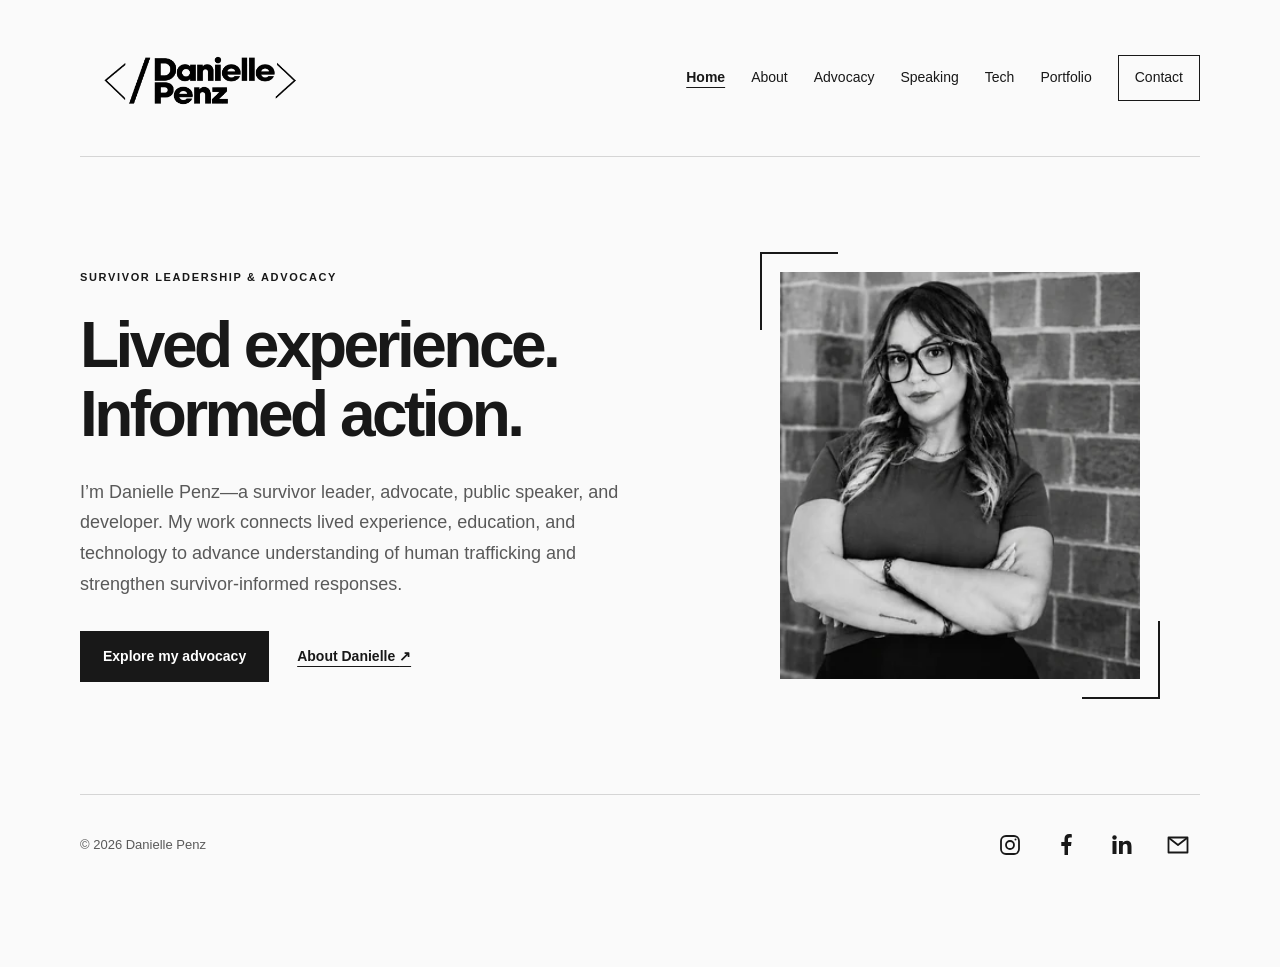
==== index.html @ 126be1a8 "Optimize portrait loading" ====
<!doctype html>
<html lang="en">

<head>
    <meta charset="UTF-8">
    <meta name="viewport" content="width=device-width, initial-scale=1.0">
    <meta name="description"
        content="Danielle Penz is a survivor leader, advocate, public speaker, and developer focused on human trafficking, survivor leadership, digital coercion, and technology-facilitated exploitation.">
    <title>Danielle Penz | Survivor Leadership &amp; Advocacy</title>
    <link rel="stylesheet" href="css/style.css">
    <script src="js/main.js" defer></script>
</head>

<body>
    <a class="skip-link" href="#main-content">Skip to content</a>

    <header class="site-header">
        <a class="site-name" href="index.html">
            <img class="site-logo" src="images/dpenz-logo.png" alt="Danielle Penz — Home">
        </a>
    
        <nav aria-label="Main navigation">
            <a href="index.html" aria-current="page">Home</a>
            <a href="about.html">About</a>
            <a href="advocacy.html">Advocacy</a>
            <a href="speaking.html">Speaking</a>
            <a href="tech.html">Tech</a>
            <a href="portfolio.html">Portfolio</a>
            <a href="contact.html">Contact</a>
        </nav>
    </header>

    <main id="main-content" tabindex="-1">
        <section class="hero" aria-labelledby="hero-title">
            <div class="hero-content">
                <p class="eyebrow">Survivor leadership &amp; advocacy</p>

                <h1 id="hero-title">
                    Lived experience.<br>
                    Informed action.
                </h1>

                <p class="hero-description">
                    I’m Danielle Penz—a survivor leader, advocate,
                    public speaker, and developer. My work connects
                    lived experience, education, and technology to
                    advance understanding of human trafficking and
                    strengthen survivor-informed responses.
                </p>

                <div class="hero-actions">
                    <a class="button" href="advocacy.html">
                        Explore my advocacy
                    </a>

                    <a class="text-link" href="about.html">
                        About Danielle <span aria-hidden="true">↗</span>
                    </a>
                </div>
            </div>

            <figure class="hero-portrait">
                <img src="images/danielle-portrait.webp" alt="Portrait of Danielle Penz" width="314" height="355" fetchpriority="high" loading="eager">
            </figure>
        </section>
    </main>

    <footer class="site-footer">
        <p>&copy; 2026 Danielle Penz</p>
    
        <div class="social-links" role="group" aria-label="Connect with Danielle">
            <a href="https://www.instagram.com/dani.elle.penz/" aria-label="Danielle Penz on Instagram">
                <svg viewBox="0 0 24 24" fill="none" stroke="currentColor" stroke-width="1.8" aria-hidden="true"
                    focusable="false">
                    <rect x="3" y="3" width="18" height="18" rx="5" />
                    <circle cx="12" cy="12" r="4" />
                    <circle cx="17.5" cy="6.5" r="1" fill="currentColor" stroke="none" />
                </svg>
            </a>
    
            <a href="https://www.facebook.com/dani.elle.455658" aria-label="Danielle Penz on Facebook">
                <svg viewBox="0 0 24 24" fill="currentColor" aria-hidden="true" focusable="false">
                    <path
                        d="M14 22v-9h3l.5-4H14V6.5c0-1.2.4-2 2-2h1.8V1.2C17.5 1.1 16.4 1 15.1 1 12.3 1 10.5 2.7 10.5 5.8V9H7.3v4h3.2v9H14Z" />
                </svg>
            </a>
    
            <a href="https://www.linkedin.com/in/daniellepenz" aria-label="Danielle Penz on LinkedIn">
                <svg viewBox="0 0 24 24" fill="currentColor" aria-hidden="true" focusable="false">
                    <circle cx="4.5" cy="4.5" r="2.2" />
                    <path
                        d="M2.5 8h4v13h-4zM9 8h3.8v1.8h.1c.5-1 1.8-2.1 3.8-2.1 4 0 4.8 2.6 4.8 6V21h-4v-6.5c0-1.6 0-3.6-2.2-3.6s-2.5 1.7-2.5 3.5V21H9V8Z" />
                </svg>
            </a>
    
            <a href="mailto:danielle.penz123@gmail.com" aria-label="Email Danielle Penz">
                <svg viewBox="0 0 24 24" fill="none" stroke="currentColor" stroke-width="1.8" stroke-linecap="round"
                    stroke-linejoin="round" aria-hidden="true" focusable="false">
                    <rect x="2.5" y="4.5" width="19" height="15" />
                    <path d="m3 5 9 7 9-7" />
                </svg>
            </a>
        </div>
    </footer>
</body>

</html>
---- css/style.css ----
:root {
  --background: #fafafa;
  --text: #181818;
  --muted: #595959;
  --line: #d5d5d5;
}

* {
  box-sizing: border-box;
}

body {
  display: flex;
  flex-direction: column;
  min-height: 100vh;
  min-height: 100svh;
  margin: 0;
  background: var(--background);
  color: var(--text);
  font-family: Arial, Helvetica, sans-serif;
  line-height: 1.7;
}

a {
  color: inherit;
  text-underline-offset: 5px;
}

a:focus-visible {
  outline: 2px solid currentColor;
  outline-offset: 6px;
}

img {
  display: block;
  max-width: 100%;
  height: auto;
}

[hidden] {
  display: none !important;
}

.site-header,
main,
.site-footer {
  width: min(1120px, calc(100% - 64px));
  margin-inline: auto;
}

main {
  flex: 1;
}

.site-header {
  display: flex;
  flex-wrap: wrap;
  justify-content: space-between;
  align-items: center;
  gap: 28px;
  padding-block: 28px;
  border-bottom: 1px solid var(--line);
}

.site-name {
  flex-shrink: 0;
  font-size: 16px;
  font-weight: 700;
  letter-spacing: 0.18em;
  text-transform: uppercase;
  text-decoration: none;
}

nav {
  display: flex;
  align-items: center;
  flex-wrap: wrap;
  gap: 12px 26px;
}

nav a {
  padding-block: 8px;
  font-size: 14px;
  text-decoration: none;
}

nav a:hover,
nav a[aria-current="page"] {
  text-decoration: underline;
  text-decoration-thickness: 1px;
}

nav a[aria-current="page"] {
  font-weight: 700;
}

.site-header nav a[href="contact.html"] {
  padding: 10px 16px;
  border: 1px solid var(--text);
}

.site-header nav a[href="contact.html"]:hover {
  background: var(--text);
  color: var(--background);
}

.menu-toggle {
  min-height: 44px;
  padding: 10px 16px;
  border: 1px solid var(--text);
  background: transparent;
  color: var(--text);
  font: inherit;
  font-size: 14px;
  font-weight: 700;
  cursor: pointer;
}

.menu-toggle:hover,
.menu-toggle[aria-expanded="true"] {
  background: var(--text);
  color: var(--background);
}

.menu-toggle:focus-visible {
  outline: 2px solid var(--text);
  outline-offset: 4px;
}

.eyebrow {
  margin: 0 0 24px;
  font-size: 11px;
  font-weight: 700;
  letter-spacing: 0.15em;
  line-height: 1.6;
  text-transform: uppercase;
}

h1,
h2,
h3 {
  text-wrap: balance;
}

h1 {
  margin: 0;
  font-size: clamp(36px, 5.2vw, 64px);
  font-weight: 700;
  letter-spacing: -0.055em;
  line-height: 1.08;
}

h2 {
  margin: 0 0 20px;
  font-size: clamp(26px, 3.2vw, 38px);
  letter-spacing: -0.035em;
  line-height: 1.2;
}

h3 {
  margin: 0 0 20px;
  font-size: 28px;
  letter-spacing: -0.025em;
  line-height: 1.2;
}

.hero {
  display: grid;
  grid-template-columns: minmax(0, 1.4fr) minmax(0, 1fr);
  align-items: center;
  gap: 64px;
  padding-block: clamp(56px, 9vw, 112px);
}

.hero-content {
  min-width: 0;
}

.hero-description {
  max-width: 540px;
  margin-block: 28px 32px;
  color: var(--muted);
  font-size: 18px;
}

.hero-actions {
  display: flex;
  align-items: center;
  flex-wrap: wrap;
  gap: 20px 28px;
}

.button {
  display: inline-block;
  padding: 14px 22px;
  border: 1px solid var(--text);
  background: var(--text);
  color: white;
  font-size: 14px;
  font-weight: 700;
  line-height: 1.5;
  text-align: center;
  text-decoration: none;
}

.button:hover {
  background: #383838;
}

.button:focus-visible {
  outline-color: var(--text);
}

.text-link {
  display: inline-block;
  max-width: 100%;
  padding-block: 8px;
  font-size: 14px;
  font-weight: 700;
  overflow-wrap: anywhere;
}

.text-link:hover {
  color: var(--muted);
}

.hero-portrait {
  position: relative;
  isolation: isolate;
  width: 100%;
  max-width: 360px;
  justify-self: end;
  margin: 0;
}

.hero-portrait::before {
  position: absolute;
  inset: 14px -14px -14px 14px;
  z-index: -1;
  border: 1px solid var(--line);
  content: "";
}

.hero-portrait img {
  position: relative;
  width: 100%;
}

.page-intro {
  max-width: 880px;
  padding-block: 80px 64px;
}

.page-lead {
  max-width: 680px;
  margin: 28px 0 0;
  color: var(--muted);
  font-size: clamp(18px, 2vw, 21px);
}

.photo-intro {
  display: grid;
  grid-template-columns: minmax(0, 1.3fr) minmax(0, 1fr);
  align-items: center;
  gap: 64px;
  max-width: none;
}

.editorial-portrait {
  margin: 0;
  padding: 0 12px 12px 0;
  background:
    linear-gradient(
      to right,
      transparent 12px,
      var(--line) 12px
    ) bottom / 100% 1px no-repeat,
    linear-gradient(
      to bottom,
      transparent 12px,
      var(--line) 12px
    ) right / 1px 100% no-repeat;
}

.editorial-portrait img {
  width: 100%;
  height: auto;
}

.content-section {
  display: grid;
  grid-template-columns: minmax(0, 0.9fr) minmax(0, 1.4fr);
  align-items: start;
  gap: 64px;
  padding-block: 56px;
  border-top: 1px solid var(--line);
}

.content-section > * {
  min-width: 0;
}

.prose p,
.project > p:not(.eyebrow) {
  margin: 0 0 20px;
  color: var(--muted);
}

.prose > :last-child {
  margin-bottom: 0;
}

.statement {
  margin-block: 16px 64px;
  padding: clamp(28px, 5vw, 56px);
  background: var(--text);
  color: var(--background);
}

.statement p {
  max-width: 800px;
  margin: 0;
  font-size: clamp(22px, 3vw, 34px);
  font-weight: 700;
  letter-spacing: -0.025em;
  line-height: 1.4;
}

.topic-list {
  margin: 0;
  padding: 0;
  list-style: none;
}

.topic-list li {
  padding-block: 18px;
  border-bottom: 1px solid var(--line);
  font-size: 18px;
}

.topic-list li:first-child {
  padding-top: 0;
}

.topic-detail {
  border-bottom: 1px solid var(--line);
}

.topic-detail:first-child {
  border-top: 1px solid var(--line);
}

.topic-detail summary {
  position: relative;
  padding: 22px 40px 22px 0;
  font-size: 18px;
  font-weight: 700;
  line-height: 1.5;
  cursor: pointer;
  list-style: none;
}

.topic-detail summary::-webkit-details-marker {
  display: none;
}

.topic-detail summary::after {
  position: absolute;
  right: 8px;
  top: 27px;
  width: 8px;
  height: 8px;
  border-right: 1px solid currentColor;
  border-bottom: 1px solid currentColor;
  transform: rotate(45deg);
  content: "";
}

.topic-detail[open] summary::after {
  transform: rotate(225deg);
  top: 31px;
}

.topic-detail summary:hover {
  color: var(--muted);
}

.topic-detail summary:focus-visible {
  outline: 2px solid var(--text);
  outline-offset: 4px;
}

.topic-detail p {
  margin: 0;
  padding: 0 24px 24px 0;
  color: var(--muted);
}

.project-tools {
  display: flex;
  flex-wrap: wrap;
  gap: 8px;
  margin: 24px 0;
  padding: 0;
  list-style: none;
}

.project-tools li {
  padding: 6px 12px;
  border: 1px solid var(--line);
  font-size: 12px;
}

.tech-grid {
  display: grid;
  grid-template-columns: repeat(2, minmax(0, 1fr));
  gap: 24px;
  margin-block: 8px 56px;
}

.tech-card {
  min-width: 0;
  padding: clamp(24px, 3vw, 36px);
  border: 1px solid var(--line);
  background: #fff;
}

.tech-card:first-child {
  background: var(--text);
  color: var(--background);
}

.tech-card:first-child .prose p {
  color: #dedede;
}

.tech-card h2 {
  font-size: clamp(26px, 2.8vw, 34px);
}

.callout {
  margin-block: 24px 64px;
  padding: clamp(28px, 5vw, 56px);
  background: var(--text);
  color: var(--background);
}

.callout .eyebrow {
  color: #bdbdbd;
}

.callout h2 {
  max-width: 740px;
}

.callout > p:not(.eyebrow) {
  max-width: 640px;
  margin: 0 0 28px;
  color: #dedede;
}

.callout .button {
  border-color: var(--background);
  background: var(--background);
  color: var(--text);
}

.callout .button:hover {
  background: #dedede;
}

.callout .button:focus-visible {
  outline-color: var(--background);
}

.contact-panel {
  margin-top: 0;
}

.contact-email {
  display: inline-block;
  max-width: 100%;
  font-size: clamp(18px, 3vw, 32px);
  font-weight: 700;
  letter-spacing: -0.025em;
  overflow-wrap: anywhere;
}

.contact-email:hover {
  color: #c5c5c5;
}

.contact-page .page-intro h1 {
  font-size: clamp(48px, 8vw, 96px);
}

.contact-page .contact-panel {
  padding-block: clamp(36px, 5vw, 64px);
}

.contact-page .contact-email {
  margin-top: 12px;
  font-size: clamp(19px, 3.2vw, 36px);
  text-decoration-thickness: 1px;
  text-underline-offset: 8px;
}

.inquiry-guides {
  display: grid;
  grid-template-columns: repeat(2, minmax(0, 1fr));
  gap: 48px;
  margin-bottom: 56px;
}

.inquiry-guides .content-section {
  display: block;
  padding-block: 28px 0;
}

.inquiry-guides h2 {
  font-size: clamp(26px, 3vw, 34px);
}

.advocacy-page .page-intro {
  max-width: 1000px;
  padding-bottom: 80px;
}

.advocacy-page .content-section {
  padding-block: 64px;
}

.leadership-statement {
  margin-block: 16px 56px;
  padding: clamp(28px, 6vw, 72px);
  background: var(--text);
  color: var(--background);
}

.statement-display {
  max-width: 900px;
  margin: 0;
  font-size: clamp(32px, 5vw, 62px);
  font-weight: 700;
  line-height: 1.12;
  letter-spacing: -0.045em;
  text-wrap: balance;
}

.statement-support {
  max-width: 580px;
  margin: 28px 0 0;
  color: #d5d5d5;
}

.signal-intro {
  display: grid;
  grid-template-columns: minmax(0, 1.6fr) minmax(0, 1fr);
  align-items: center;
  gap: 48px;
  max-width: none;
}

.signal-copy {
  min-width: 0;
}

.signal-art {
  color: #626262;
  padding: 20px 0;
}

.signal-art svg {
  display: block;
  width: 100%;
  height: auto;
}

.portfolio-page .page-intro {
  padding-bottom: 48px;
}

.portfolio-pending {
  display: grid;
  grid-template-columns: minmax(0, 1.2fr) minmax(0, 1fr);
  gap: 48px;
  align-items: end;
  margin-bottom: 80px;
  padding-block: 48px;
  border-top: 1px solid var(--text);
  border-bottom: 1px solid var(--line);
}

.portfolio-pending h2 {
  margin-bottom: 0;
  font-size: clamp(42px, 6vw, 76px);
  font-weight: 400;
  letter-spacing: -0.055em;
}

.speaking-actions {
  margin-top: 32px;
}

.speaking-page #topics-title {
  scroll-margin-top: 32px;
}

.site-footer {
  display: flex;
  justify-content: space-between;
  align-items: center;
  flex-wrap: wrap;
  gap: 16px;
  padding-block: 28px;
  border-top: 1px solid var(--line);
  font-size: 13px;
}

.site-footer p {
  margin: 0;
  color: var(--muted);
}

.site-footer a {
  padding-block: 8px;
}

.has-back-to-top .site-footer {
  padding-bottom: calc(100px + env(safe-area-inset-bottom, 0px));
}

.skip-link {
  position: absolute;
  top: 12px;
  left: 12px;
  z-index: 100;
  padding: 12px 20px;
  background: var(--text);
  color: white;
  font-weight: 700;
  transform: translateY(calc(-100% - 24px));
}

.skip-link:focus {
  transform: translateY(0);
  outline: 2px solid var(--text);
  outline-offset: 3px;
}

.back-to-top {
  position: fixed;
  right: calc(24px + env(safe-area-inset-right, 0px));
  bottom: calc(24px + env(safe-area-inset-bottom, 0px));
  z-index: 50;
  display: inline-flex;
  align-items: center;
  justify-content: center;
  gap: 10px;
  min-height: 44px;
  padding: 12px 18px;
  border: 1px solid var(--text);
  background: var(--background);
  color: var(--text);
  box-shadow: 0 4px 18px rgb(0 0 0 / 8%);
  font: inherit;
  font-size: 13px;
  font-weight: 700;
  cursor: pointer;
}

.back-to-top:hover {
  background: var(--text);
  color: var(--background);
}

.back-to-top:focus-visible {
  outline: 2px solid var(--text);
  outline-offset: 4px;
}

@keyframes section-entrance {
  from {
    opacity: 0.35;
    transform: translateY(12px);
  }

  to {
    opacity: 1;
    transform: translateY(0);
  }
}

@media (prefers-reduced-motion: no-preference) {
  .section-enter {
    animation: section-entrance 450ms ease-out both;
  }
}

.section-enter:focus-within {
  animation: none;
}

@media (max-width: 900px) {
  .site-header {
    align-items: flex-start;
    flex-direction: column;
    gap: 16px;
  }

  .hero,
  .content-section {
    gap: 36px;
  }

  .photo-intro {
    gap: 32px;
  }

  .site-header.has-menu {
    flex-direction: row;
    align-items: center;
    justify-content: space-between;
  }

  .has-menu .site-name {
    flex-shrink: 1;
  }

  .has-menu nav {
    flex-basis: 100%;
    flex-direction: column;
    align-items: stretch;
    gap: 0;
    padding-top: 12px;
    border-top: 1px solid var(--line);
  }

  .has-menu nav a {
    display: block;
    padding: 14px 0;
    border-bottom: 1px solid var(--line);
  }

  .has-menu nav a[href="contact.html"] {
    margin-top: 12px;
    padding: 12px 16px;
    text-align: center;
  }

  .hero-portrait {
    max-width: min(314px, calc(100% - 14px));
  }
}

@media (max-width: 700px) {
  .site-header,
  main,
  .site-footer {
    width: calc(100% - 40px);
  }

  .site-header {
    padding-block: 24px;
  }

  nav {
    gap: 8px 20px;
  }

  .hero {
    grid-template-columns: 1fr;
    gap: 40px;
    padding-block: 48px 56px;
  }

  .hero-description {
    font-size: 16px;
  }

  .hero-portrait {
    justify-self: start;
    max-width: min(314px, calc(100% - 14px));
  }

  .page-intro {
    padding-block: 48px;
  }

  .content-section {
    grid-template-columns: 1fr;
    gap: 20px;
    padding-block: 40px;
  }

  .statement,
  .callout {
    margin-bottom: 48px;
  }

  .topic-list li,
  .topic-detail summary {
    font-size: 16px;
  }

  .photo-intro,
  .tech-grid {
    grid-template-columns: 1fr;
  }

  .editorial-portrait {
    width: 100%;
    max-width: 420px;
  }

  .signal-intro,
  .portfolio-pending,
  .inquiry-guides {
    grid-template-columns: 1fr;
    gap: 28px;
  }

  .signal-art {
    width: min(100%, 280px);
    justify-self: end;
    padding: 0;
  }

  .advocacy-page .page-intro {
    padding-bottom: 48px;
  }

  .advocacy-page .content-section {
    padding-block: 40px;
  }

  .portfolio-pending {
    margin-bottom: 48px;
    padding-block: 32px;
  }

  .back-to-top {
    right: calc(16px + env(safe-area-inset-right, 0px));
    bottom: calc(16px + env(safe-area-inset-bottom, 0px));
    padding: 10px 14px;
  }
}

@media (prefers-reduced-motion: reduce) {
  .section-enter {
    animation: none;
  }
}

@media print {
  .back-to-top {
    display: none !important;
  }

  .section-enter {
    animation: none;
  }
}

.site-name {
  display: block;
  width: 240px;
  max-width: 100%;
  overflow: hidden;
  line-height: 0;
}

.site-logo {
  display: block;
  width: 100%;
  height: 100px;
  object-fit: cover;
  object-position: center;
}

@media (max-width: 700px) {
  .site-name {
    width: 190px;
  }

  .site-logo {
    height: 80px;
  }
}

.advocacy-page .advocacy-intro {
  display: grid;
  grid-template-columns: minmax(0, 1.2fr) minmax(0, 1fr);
  align-items: center;
  gap: 48px;
  max-width: none;
  padding-block: 80px;
}

.advocacy-intro-copy {
  min-width: 0;
}

.advocacy-intro h1 {
  font-size: clamp(36px, 4.5vw, 58px);
}

.advocacy-wave {
  width: 100%;
  color: var(--text);
}

.advocacy-wave svg {
  display: block;
  width: 100%;
  height: auto;
}

.advocacy-page .leadership-statement {
  margin-top: 0;
}

.contact-layout {
  display: grid;
  grid-template-columns: minmax(0, 1fr) minmax(0, 1.1fr);
  align-items: center;
  gap: clamp(32px, 5vw, 72px);
  padding-block: 72px 88px;
}

.contact-layout > * {
  min-width: 0;
}

.contact-page .contact-intro {
  max-width: none;
  padding: 0;
}

.contact-page .contact-intro h1 {
  max-width: 7ch;
  font-size: clamp(52px, 6.5vw, 88px);
}

.contact-intro .page-lead {
  max-width: 470px;
}

.contact-signature {
  margin: 36px 0 0;
  padding-top: 24px;
  border-top: 1px solid var(--text);
  font-size: 11px;
  font-weight: 700;
  letter-spacing: 0.13em;
  line-height: 1.8;
  text-transform: uppercase;
}

.inquiry-card {
  position: relative;
  isolation: isolate;
  margin-right: 10px;
  padding: clamp(24px, 3.5vw, 44px);
  border: 1px solid var(--text);
  background: var(--background);
}

.inquiry-card::before {
  position: absolute;
  inset: 8px -9px -9px 8px;
  z-index: -1;
  border: 1px solid var(--text);
  content: "";
  pointer-events: none;
}

.inquiry-card-logo {
  width: min(240px, 100%);
  margin-bottom: 24px;
}

.inquiry-card-logo img {
  display: block;
  width: 100%;
  height: auto;
}

.inquiry-card > .eyebrow {
  margin-bottom: 16px;
}

.inquiry-card h2 {
  margin-bottom: 16px;
  font-size: clamp(28px, 3vw, 38px);
}

.inquiry-card-description {
  margin: 0 0 28px;
  color: var(--muted);
}

.inquiry-card-actions {
  display: grid;
  gap: 12px;
}

.inquiry-card-actions .button {
  display: flex;
  justify-content: space-between;
  align-items: center;
  gap: 16px;
  min-height: 54px;
  padding: 16px 20px;
  text-align: left;
}

.inquiry-card-actions .button span:first-child {
  min-width: 0;
}

.inquiry-card-actions .button span[aria-hidden="true"] {
  flex-shrink: 0;
  font-size: 22px;
  line-height: 1;
}

.inquiry-card-direct {
  margin-top: 28px;
  padding-top: 24px;
  border-top: 1px solid var(--line);
}

.inquiry-card-direct .eyebrow {
  margin-bottom: 10px;
}

.inquiry-email {
  display: inline-block;
  max-width: 100%;
  padding-block: 4px;
  font-size: clamp(16px, 1.8vw, 21px);
  font-weight: 700;
  letter-spacing: -0.025em;
  overflow-wrap: anywhere;
  text-decoration-thickness: 1px;
  text-underline-offset: 5px;
}

.inquiry-email:hover {
  color: var(--muted);
}

.inquiry-email-note {
  margin: 12px 0 0;
  color: var(--muted);
  font-size: 13px;
}

@media (max-width: 900px) {
  .advocacy-page .advocacy-intro {
    gap: 28px;
    padding-block: 56px;
  }

  .contact-layout {
    grid-template-columns: 1fr;
    gap: 40px;
    padding-block: 48px 64px;
  }

  .contact-page .contact-intro h1 {
    max-width: none;
  }

  .contact-intro .page-lead {
    max-width: 640px;
  }

  .contact-signature {
    max-width: 640px;
  }

  .inquiry-card {
    width: calc(100% - 10px);
    max-width: 640px;
    margin-right: 0;
  }
}

@media (max-width: 700px) {
  .advocacy-page .advocacy-intro {
    grid-template-columns: 1fr;
    gap: 28px;
    padding-block: 48px;
  }

  .advocacy-wave {
    width: min(100%, 460px);
    justify-self: center;
  }

  .contact-page .contact-intro h1 {
    font-size: clamp(48px, 11vw, 72px);
  }

  .inquiry-card {
    padding: 24px;
  }

  .inquiry-card-actions .button {
    padding: 14px 16px;
  }
}

.contact-page .inquiry-card {
  position: relative;
  isolation: isolate;
  border: 1px solid var(--text);
  background: var(--background);
  outline: 1px solid var(--line);
  outline-offset: 8px;
}

.contact-page .inquiry-card::before {
  content: none;
}

.portfolio-page .portfolio-intro {
  display: grid;
  grid-template-columns: minmax(0, 1.3fr) minmax(0, 1fr);
  align-items: center;
  gap: 48px;
  max-width: none;
}

.portfolio-intro > div {
  min-width: 0;
}

.portfolio-art {
  width: 100%;
  max-width: 440px;
  justify-self: end;
  color: var(--text);
}

.portfolio-art svg {
  display: block;
  width: 100%;
  height: auto;
}

@media (max-width: 700px) {
  .portfolio-page .portfolio-intro {
    grid-template-columns: 1fr;
    gap: 32px;
  }

  .portfolio-art {
    max-width: 340px;
    justify-self: center;
  }
}

.hero {
  grid-template-columns: minmax(0, 1.25fr) minmax(0, 1fr);
  gap: 40px;
}

.hero-portrait {
  width: calc(100% - 40px);
  max-width: 360px;
  justify-self: center;
}

.hero-portrait::before,
.hero-portrait::after {
  position: absolute;
  width: 76px;
  height: 76px;
  z-index: 1;
  border: 0;
  content: "";
  pointer-events: none;
}

.hero-portrait::before {
  inset: -20px auto auto -20px;
  border-top: 2px solid var(--text);
  border-left: 2px solid var(--text);
}

.hero-portrait::after {
  inset: auto -20px -20px auto;
  border-right: 2px solid var(--text);
  border-bottom: 2px solid var(--text);
}

@media (max-width: 700px) {
  .hero {
    grid-template-columns: 1fr;
    gap: 52px;
  }

  .hero-portrait {
    width: calc(100% - 40px);
    max-width: 314px;
    justify-self: center;
  }

  .hero-portrait::before,
  .hero-portrait::after {
    width: 56px;
    height: 56px;
  }
}

.editorial-portrait,
.advocacy-wave,
.signal-art,
.portfolio-art,
.contact-page .inquiry-card {
  position: relative;
  isolation: isolate;
}

.editorial-portrait {
  padding: 0;
  background: none;
}

.editorial-portrait,
.advocacy-wave,
.signal-art,
.portfolio-art {
  width: calc(100% - 40px);
  justify-self: center;
  margin: 20px;
}

.editorial-portrait::before,
.editorial-portrait::after,
.advocacy-wave::before,
.advocacy-wave::after,
.signal-art::before,
.signal-art::after,
.portfolio-art::before,
.portfolio-art::after,
.contact-page .inquiry-card::before,
.contact-page .inquiry-card::after {
  position: absolute;
  width: 76px;
  height: 76px;
  z-index: 1;
  border: 0;
  content: "";
  pointer-events: none;
}

.editorial-portrait::before,
.advocacy-wave::before,
.signal-art::before,
.portfolio-art::before,
.contact-page .inquiry-card::before {
  inset: -20px auto auto -20px;
  border-top: 2px solid var(--text);
  border-left: 2px solid var(--text);
}

.editorial-portrait::after,
.advocacy-wave::after,
.signal-art::after,
.portfolio-art::after,
.contact-page .inquiry-card::after {
  inset: auto -20px -20px auto;
  border-right: 2px solid var(--text);
  border-bottom: 2px solid var(--text);
}

.contact-page .inquiry-card {
  width: calc(100% - 40px);
  justify-self: center;
  margin: 20px;
  border: 1px solid var(--line);
  outline: none;
}

@media (max-width: 700px) {
  .editorial-portrait::before,
  .editorial-portrait::after,
  .advocacy-wave::before,
  .advocacy-wave::after,
  .signal-art::before,
  .signal-art::after,
  .portfolio-art::before,
  .portfolio-art::after,
  .contact-page .inquiry-card::before,
  .contact-page .inquiry-card::after {
    width: 56px;
    height: 56px;
  }
}

.social-links {
  display: flex;
  align-items: center;
  flex-wrap: wrap;
  gap: 12px;
}

.social-links a {
  display: inline-flex;
  align-items: center;
  justify-content: center;
  flex-shrink: 0;
  min-width: 44px;
  min-height: 44px;
  padding: 10px;
  color: #181818;
  text-decoration: none;
}

.social-links svg {
  display: block;
  flex-shrink: 0;
  width: 24px;
  height: 24px;
}

.social-links a:hover {
  color: #595959;
}

.social-links a:focus-visible {
  outline: 2px solid var(--text);
  outline-offset: 4px;
}

.contact-social {
  display: flex;
  justify-content: space-between;
  align-items: center;
  flex-wrap: wrap;
  gap: 24px 40px;
  margin-bottom: 48px;
  padding-block: 40px;
  border-top: 1px solid var(--line);
}

.contact-social .eyebrow {
  margin-bottom: 12px;
}

.contact-social h2 {
  margin: 0;
}

.social-links-labeled {
  gap: 12px 24px;
}

.social-links-labeled a {
  justify-content: flex-start;
  gap: 10px;
  font-size: 14px;
  font-weight: 700;
}

.social-links-labeled a:hover span {
  text-decoration: underline;
  text-underline-offset: 5px;
}

@media (max-width: 700px) {
  .contact-social {
    align-items: flex-start;
    flex-direction: column;
    padding-block: 32px;
  }

  .social-links-labeled {
    gap: 8px 16px;
  }
}
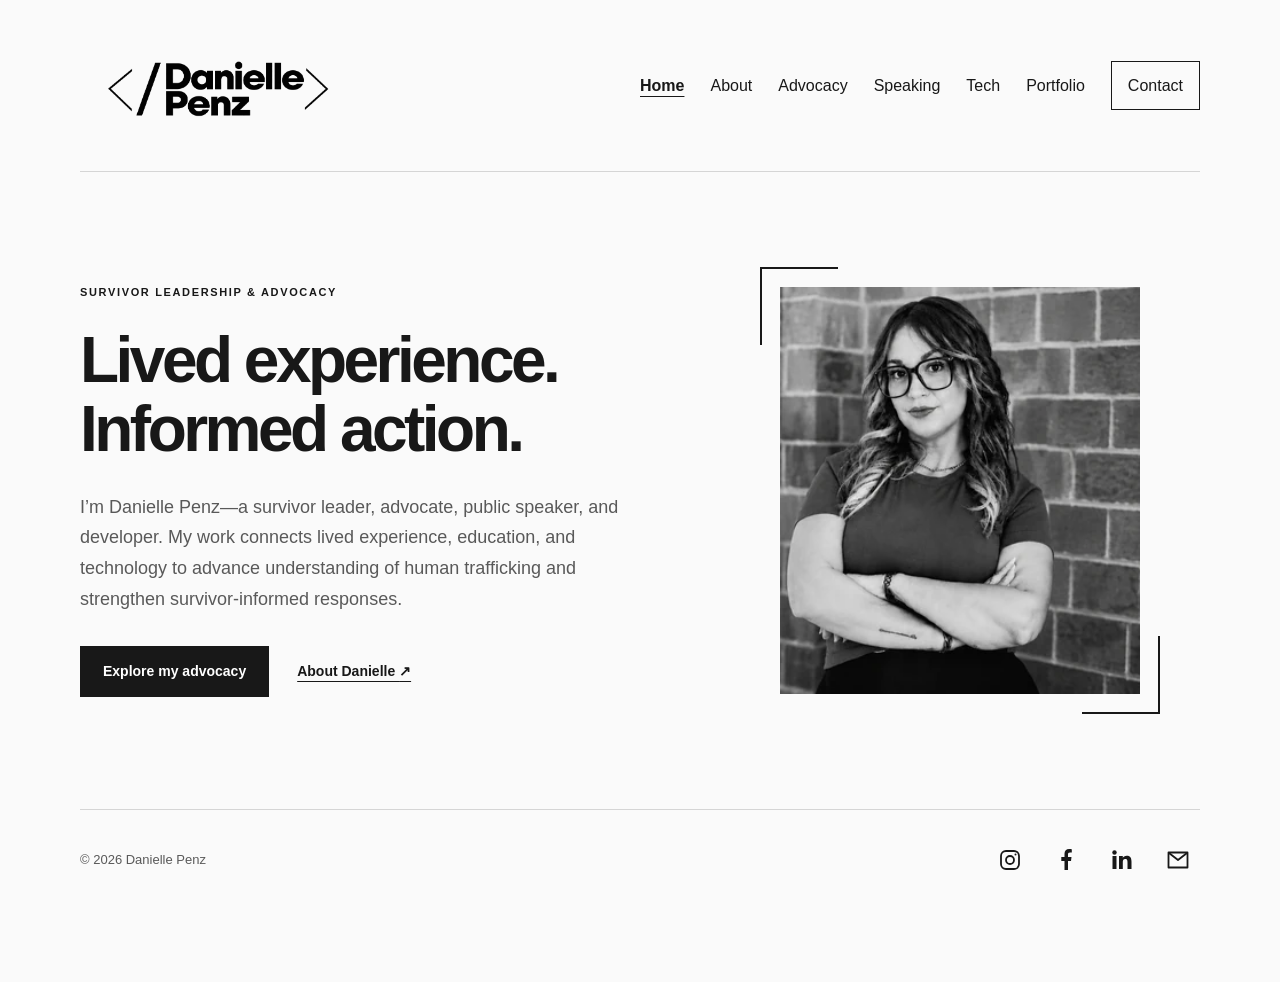
==== commit a491c92e: "Refine website wording, navigation, and contact layout" ====
--- a/index.html
+++ b/index.html
@@ -102,6 +102,7 @@
             </a>
         </div>
     </footer>
+    <script type="module" src="https://static.cloudflareinsights.com/beacon.min.js" data-cf-beacon="{&quot;token&quot;:&quot;ff6d3a5f339f40df885882bddbd6ec45&quot;}"></script>
 </body>
 
 </html>
--- a/css/style.css
+++ b/css/style.css
@@ -80,7 +80,7 @@
 
 nav a {
   padding-block: 8px;
-  font-size: 14px;
+  font-size: 16px;
   text-decoration: none;
 }
 
@@ -588,7 +588,6 @@
   margin-bottom: 80px;
   padding-block: 48px;
   border-top: 1px solid var(--text);
-  border-bottom: 1px solid var(--line);
 }
 
 .portfolio-pending h2 {
@@ -864,7 +863,7 @@
 
 .site-name {
   display: block;
-  width: 240px;
+  width: 276px;
   max-width: 100%;
   overflow: hidden;
   line-height: 0;
@@ -873,18 +872,18 @@
 .site-logo {
   display: block;
   width: 100%;
-  height: 100px;
+  height: 115px;
   object-fit: cover;
   object-position: center;
 }
 
 @media (max-width: 700px) {
   .site-name {
-    width: 190px;
+    width: 210px;
   }
 
   .site-logo {
-    height: 80px;
+    height: 88px;
   }
 }
 
@@ -923,7 +922,7 @@
 .contact-layout {
   display: grid;
   grid-template-columns: minmax(0, 1fr) minmax(0, 1.1fr);
-  align-items: center;
+  align-items: start;
   gap: clamp(32px, 5vw, 72px);
   padding-block: 72px 88px;
 }
@@ -1382,4 +1381,15 @@
   .social-links-labeled {
     gap: 8px 16px;
   }
-}+}
+.contact-conversation {
+  width: min(100%, 380px);
+  margin-top: 56px;
+  color: var(--text);
+}
+
+.contact-conversation svg {
+  display: block;
+  width: 100%;
+  height: auto;
+}
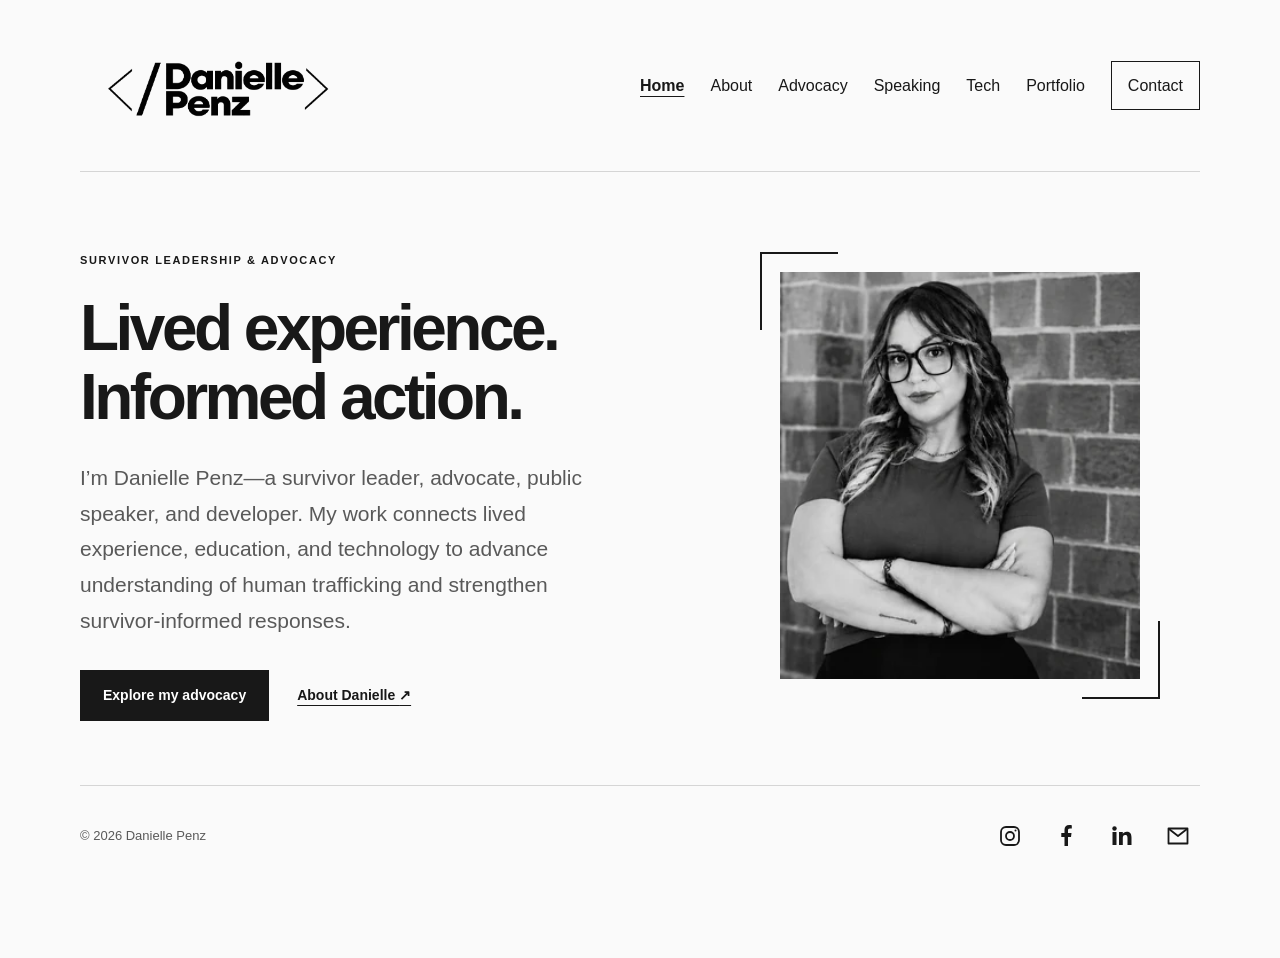
==== commit e421b82a: "Streamline website copy and expand portfolio credentials" ====
--- a/index.html
+++ b/index.html
@@ -18,7 +18,7 @@
         <a class="site-name" href="index.html">
             <img class="site-logo" src="images/dpenz-logo.png" alt="Danielle Penz — Home">
         </a>
-    
+
         <nav aria-label="Main navigation">
             <a href="index.html" aria-current="page">Home</a>
             <a href="about.html">About</a>
@@ -67,7 +67,7 @@
 
     <footer class="site-footer">
         <p>&copy; 2026 Danielle Penz</p>
-    
+
         <div class="social-links" role="group" aria-label="Connect with Danielle">
             <a href="https://www.instagram.com/dani.elle.penz/" aria-label="Danielle Penz on Instagram">
                 <svg viewBox="0 0 24 24" fill="none" stroke="currentColor" stroke-width="1.8" aria-hidden="true"
@@ -77,14 +77,14 @@
                     <circle cx="17.5" cy="6.5" r="1" fill="currentColor" stroke="none" />
                 </svg>
             </a>
-    
+
             <a href="https://www.facebook.com/dani.elle.455658" aria-label="Danielle Penz on Facebook">
                 <svg viewBox="0 0 24 24" fill="currentColor" aria-hidden="true" focusable="false">
                     <path
                         d="M14 22v-9h3l.5-4H14V6.5c0-1.2.4-2 2-2h1.8V1.2C17.5 1.1 16.4 1 15.1 1 12.3 1 10.5 2.7 10.5 5.8V9H7.3v4h3.2v9H14Z" />
                 </svg>
             </a>
-    
+
             <a href="https://www.linkedin.com/in/daniellepenz" aria-label="Danielle Penz on LinkedIn">
                 <svg viewBox="0 0 24 24" fill="currentColor" aria-hidden="true" focusable="false">
                     <circle cx="4.5" cy="4.5" r="2.2" />
@@ -92,7 +92,7 @@
                         d="M2.5 8h4v13h-4zM9 8h3.8v1.8h.1c.5-1 1.8-2.1 3.8-2.1 4 0 4.8 2.6 4.8 6V21h-4v-6.5c0-1.6 0-3.6-2.2-3.6s-2.5 1.7-2.5 3.5V21H9V8Z" />
                 </svg>
             </a>
-    
+
             <a href="mailto:danielle.penz123@gmail.com" aria-label="Email Danielle Penz">
                 <svg viewBox="0 0 24 24" fill="none" stroke="currentColor" stroke-width="1.8" stroke-linecap="round"
                     stroke-linejoin="round" aria-hidden="true" focusable="false">
--- a/css/style.css
+++ b/css/style.css
@@ -1393,3 +1393,142 @@
   width: 100%;
   height: auto;
 }
+
+.portfolio-content-card {
+  min-width: 0;
+  padding: clamp(24px, 4vw, 40px);
+  border: 1px solid var(--line);
+}
+
+.portfolio-content-card h3 {
+  margin-top: 0;
+  font-size: clamp(24px, 3vw, 32px);
+  line-height: 1.2;
+  letter-spacing: -0.025em;
+}
+
+.portfolio-content-card > p:not(.eyebrow) {
+  color: var(--muted);
+}
+
+.portfolio-content-links {
+  display: flex;
+  flex-wrap: wrap;
+  gap: 12px 24px;
+  margin-top: 24px;
+}
+
+.portfolio-content-links a {
+  display: inline-flex;
+  align-items: center;
+  gap: 10px;
+  min-height: 44px;
+  font-size: 14px;
+  font-weight: 700;
+}
+
+.portfolio-content-links svg {
+  width: 24px;
+  height: 24px;
+  flex-shrink: 0;
+}
+
+#main-content > :is(.hero, .page-intro, .contact-layout) {
+  padding-block: 80px 64px;
+  align-items: start;
+}
+
+#main-content > :is(.hero, .page-intro, .contact-layout) h1 {
+  font-size: clamp(36px, 5.2vw, 64px);
+  line-height: 1.08;
+  letter-spacing: -0.055em;
+}
+
+#main-content > .contact-layout .contact-intro h1 {
+  max-width: none;
+}
+
+#main-content > :is(.hero, .page-intro, .contact-layout) :is(.page-lead, .hero-description) {
+  font-size: clamp(18px, 2vw, 21px);
+  line-height: 1.7;
+  margin-top: 28px;
+}
+
+#main-content > :is(.hero, .page-intro, .contact-layout) > :is(.hero-portrait, .editorial-portrait, .advocacy-wave, .signal-art, .portfolio-art, .inquiry-card) {
+  align-self: start;
+  margin-top: 20px;
+}
+
+#main-content > .signal-intro > .signal-art {
+  padding-block: 0;
+}
+
+@media (max-width: 900px) {
+  #main-content > :is(.hero, .page-intro, .contact-layout) {
+    padding-block: 48px 56px;
+  }
+}
+
+.portfolio-work-list article + article {
+  border-top: 1px solid var(--line);
+  margin-top: 32px;
+  padding-top: 32px;
+}
+
+.portfolio-work-list h3,
+.credential-list h3 {
+  margin: 0 0 8px;
+}
+
+.portfolio-work-list p:not(.eyebrow),
+.credential-list p {
+  color: var(--muted);
+}
+
+.credential-group {
+  border-top: 1px solid var(--line);
+}
+
+.credential-group:last-child {
+  border-bottom: 1px solid var(--line);
+}
+
+.credential-group summary {
+  padding: 20px 8px;
+  font-weight: 700;
+  cursor: pointer;
+}
+
+.credential-group summary:focus-visible {
+  outline: 2px solid var(--text);
+  outline-offset: 3px;
+}
+
+.credential-list {
+  list-style: none;
+  padding: 0 8px 20px;
+  margin: 0;
+}
+
+.credential-list li + li {
+  margin-top: 24px;
+}
+
+.credential-list h3 {
+  font-size: 16px;
+  line-height: 1.5;
+}
+
+.credential-list p {
+  font-size: 14px;
+  margin: 4px 0 0;
+}
+
+.portfolio-memberships {
+  margin: 0;
+  padding-left: 20px;
+}
+
+.portfolio-memberships li + li {
+  margin-top: 12px;
+}
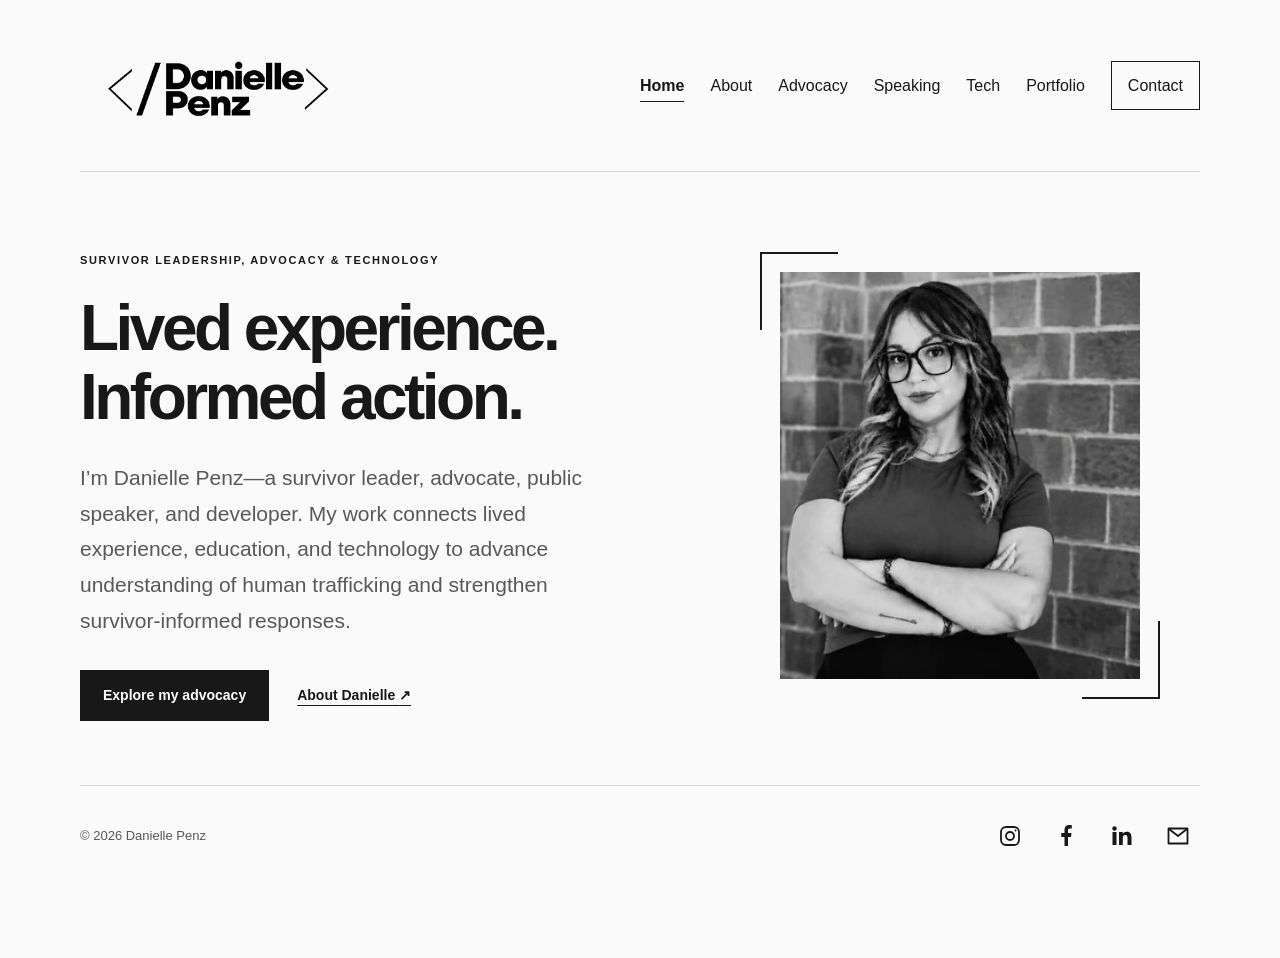
==== commit ec8619b2: "Include technology in homepage label and title" ====
--- a/index.html
+++ b/index.html
@@ -6,7 +6,7 @@
     <meta name="viewport" content="width=device-width, initial-scale=1.0">
     <meta name="description"
         content="Danielle Penz is a survivor leader, advocate, public speaker, and developer focused on human trafficking, survivor leadership, digital coercion, and technology-facilitated exploitation.">
-    <title>Danielle Penz | Survivor Leadership &amp; Advocacy</title>
+    <title>Danielle Penz | Advocacy &amp; Technology</title>
     <link rel="stylesheet" href="css/style.css">
     <script src="js/main.js" defer></script>
 </head>
@@ -33,7 +33,7 @@
     <main id="main-content" tabindex="-1">
         <section class="hero" aria-labelledby="hero-title">
             <div class="hero-content">
-                <p class="eyebrow">Survivor leadership &amp; advocacy</p>
+                <p class="eyebrow">Survivor leadership, advocacy &amp; technology</p>
 
                 <h1 id="hero-title">
                     Lived experience.<br>
--- a/css/style.css
+++ b/css/style.css
@@ -84,10 +84,38 @@
   text-decoration: none;
 }
 
-nav a:hover,
-nav a[aria-current="page"] {
-  text-decoration: underline;
-  text-decoration-thickness: 1px;
+nav a {
+  position: relative;
+  --underline-inset: 0px;
+}
+
+nav a::after {
+  content: "";
+  position: absolute;
+  left: var(--underline-inset);
+  right: var(--underline-inset);
+  bottom: 5px;
+  height: 1px;
+  background: currentColor;
+  transform: scaleX(0);
+  transform-origin: left;
+  pointer-events: none;
+}
+
+nav a:hover::after,
+nav a:focus-visible::after,
+nav a[aria-current="page"]::after {
+  transform: scaleX(1);
+}
+
+.site-header nav a[href="contact.html"] {
+  --underline-inset: 16px;
+}
+
+@media (prefers-reduced-motion: no-preference) {
+  nav a::after {
+    transition: transform 180ms ease-out;
+  }
 }
 
 nav a[aria-current="page"] {
@@ -1532,3 +1560,28 @@
 .portfolio-memberships li + li {
   margin-top: 12px;
 }
+
+@media (min-width: 701px) {
+  .aligned-heading-copy > .prose {
+    padding-top: 47px;
+  }
+}
+
+@keyframes logo-press {
+  0%, 100% { transform: translateX(0); filter: blur(0); }
+  25% { transform: translateX(-2px) rotate(-0.5deg); filter: blur(1px); }
+  50% { transform: translateX(2px) rotate(0.5deg); filter: blur(0.6px); }
+  75% { transform: translateX(-1px); filter: blur(0.3px); }
+}
+
+@media (prefers-reduced-motion: no-preference) {
+  .site-name:active .site-logo {
+    animation: logo-press 220ms ease-out;
+  }
+}
+
+a,
+button,
+summary {
+  -webkit-tap-highlight-color: rgb(0 0 0 / 12%);
+}
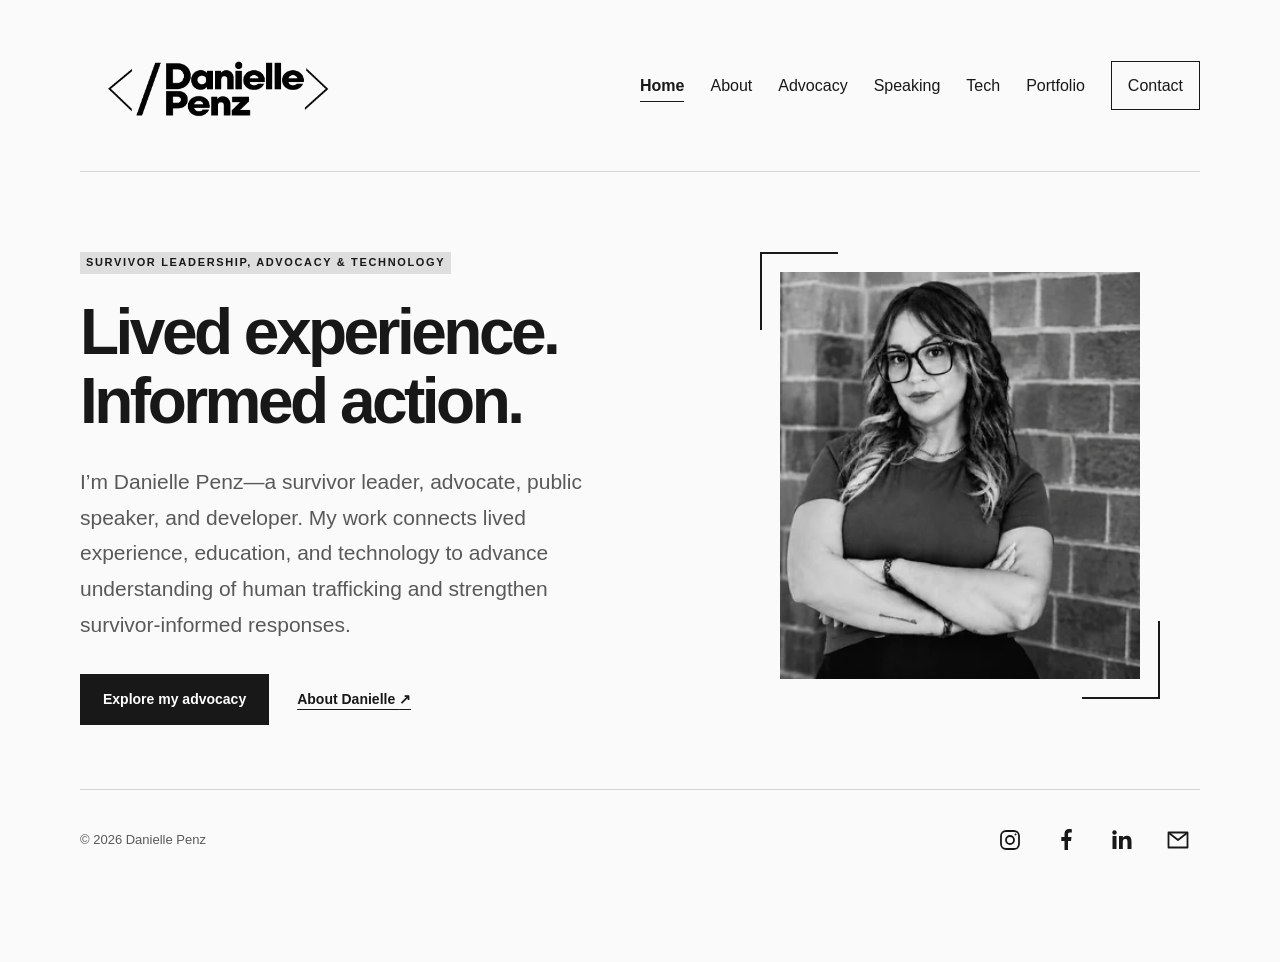
==== commit 4641eee8: "Open external social links in new tabs" ====
--- a/index.html
+++ b/index.html
@@ -69,7 +69,7 @@
         <p>&copy; 2026 Danielle Penz</p>
 
         <div class="social-links" role="group" aria-label="Connect with Danielle">
-            <a href="https://www.instagram.com/dani.elle.penz/" aria-label="Danielle Penz on Instagram">
+            <a href="https://www.instagram.com/dani.elle.penz/" target="_blank" rel="noopener noreferrer" aria-label="Danielle Penz on Instagram">
                 <svg viewBox="0 0 24 24" fill="none" stroke="currentColor" stroke-width="1.8" aria-hidden="true"
                     focusable="false">
                     <rect x="3" y="3" width="18" height="18" rx="5" />
@@ -78,14 +78,14 @@
                 </svg>
             </a>
 
-            <a href="https://www.facebook.com/dani.elle.455658" aria-label="Danielle Penz on Facebook">
+            <a href="https://www.facebook.com/dani.elle.455658" target="_blank" rel="noopener noreferrer" aria-label="Danielle Penz on Facebook">
                 <svg viewBox="0 0 24 24" fill="currentColor" aria-hidden="true" focusable="false">
                     <path
                         d="M14 22v-9h3l.5-4H14V6.5c0-1.2.4-2 2-2h1.8V1.2C17.5 1.1 16.4 1 15.1 1 12.3 1 10.5 2.7 10.5 5.8V9H7.3v4h3.2v9H14Z" />
                 </svg>
             </a>
 
-            <a href="https://www.linkedin.com/in/daniellepenz" aria-label="Danielle Penz on LinkedIn">
+            <a href="https://www.linkedin.com/in/daniellepenz" target="_blank" rel="noopener noreferrer" aria-label="Danielle Penz on LinkedIn">
                 <svg viewBox="0 0 24 24" fill="currentColor" aria-hidden="true" focusable="false">
                     <circle cx="4.5" cy="4.5" r="2.2" />
                     <path
--- a/css/style.css
+++ b/css/style.css
@@ -156,6 +156,12 @@
 }
 
 .eyebrow {
+  display: block;
+  width: fit-content;
+  max-width: 100%;
+  padding: 2px 6px;
+  background: #dedede;
+  color: var(--text);
   margin: 0 0 24px;
   font-size: 11px;
   font-weight: 700;
@@ -474,7 +480,7 @@
 }
 
 .callout .eyebrow {
-  color: #bdbdbd;
+  color: var(--text);
 }
 
 .callout h2 {
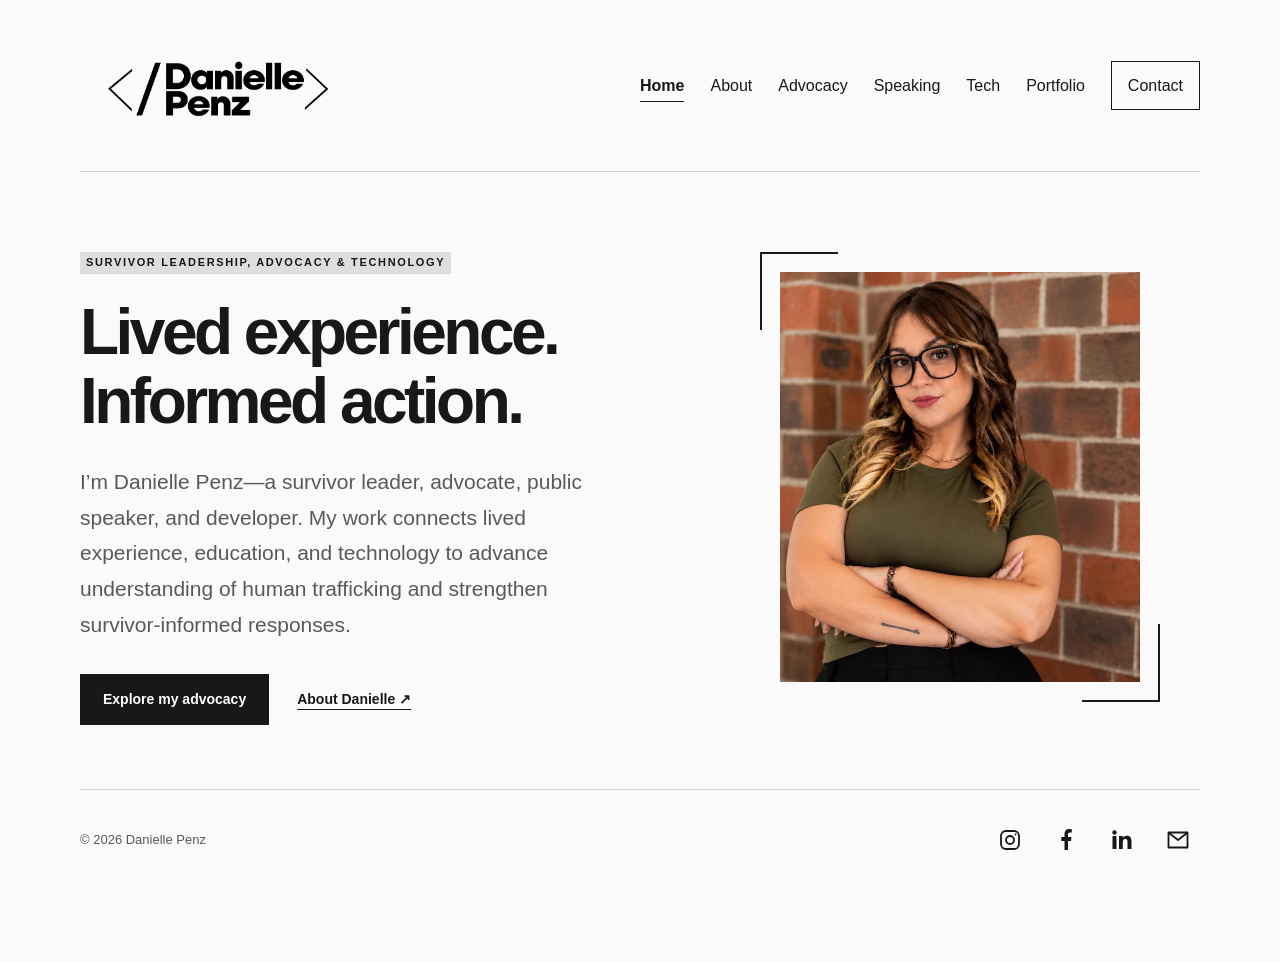
==== commit c525ea7f: "Replace home portrait with optimized brick wall photograph" ====
--- a/index.html
+++ b/index.html
@@ -60,7 +60,7 @@
             </div>
 
             <figure class="hero-portrait">
-                <img src="images/danielle-portrait.webp" alt="Portrait of Danielle Penz" width="314" height="355" fetchpriority="high" loading="eager">
+                <img src="images/danielle-portrait-brick.webp" alt="Danielle Penz standing with arms crossed in front of a brick wall" width="720" height="819" fetchpriority="high" loading="eager">
             </figure>
         </section>
     </main>
@@ -93,7 +93,7 @@
                 </svg>
             </a>
 
-            <a href="mailto:danielle.penz123@gmail.com" aria-label="Email Danielle Penz">
+            <a href="contact.html" aria-label="Contact Danielle Penz">
                 <svg viewBox="0 0 24 24" fill="none" stroke="currentColor" stroke-width="1.8" stroke-linecap="round"
                     stroke-linejoin="round" aria-hidden="true" focusable="false">
                     <rect x="2.5" y="4.5" width="19" height="15" />
--- a/css/style.css
+++ b/css/style.css
@@ -1591,3 +1591,194 @@
 summary {
   -webkit-tap-highlight-color: rgb(0 0 0 / 12%);
 }
+
+/* Contact form controls stay within the existing inquiry card. */
+.contact-page .contact-form,
+.contact-page .contact-form-field,
+.contact-page .contact-form-details {
+  display: grid;
+  gap: 10px;
+  min-width: 0;
+}
+
+.contact-page .contact-form {
+  gap: 20px;
+}
+
+.contact-page .contact-form label,
+.contact-page .contact-form legend {
+  font-size: 14px;
+  font-weight: 700;
+}
+
+.contact-page .contact-form-details {
+  margin: 0;
+  padding: 20px 0 0;
+  border: 0;
+  border-top: 1px solid var(--line);
+  gap: 16px;
+}
+
+.contact-page .contact-form legend {
+  padding: 0 0 8px;
+}
+
+.contact-page .contact-form input,
+.contact-page .contact-form select,
+.contact-page .contact-form textarea {
+  width: 100%;
+  min-width: 0;
+  padding: 12px;
+  border: 1px solid #8e8e8e;
+  border-radius: 0;
+  background: var(--background);
+  color: var(--text);
+  font: inherit;
+  font-size: 16px;
+}
+
+.contact-page .contact-form textarea {
+  resize: vertical;
+}
+
+.contact-page .contact-form :is(input, select, textarea, button):focus-visible {
+  outline: 2px solid var(--text);
+  outline-offset: 4px;
+}
+
+.contact-page .contact-form .button {
+  min-height: 54px;
+  font-family: inherit;
+  cursor: pointer;
+}
+
+.contact-page .contact-form .button:disabled {
+  opacity: 0.65;
+  cursor: wait;
+}
+
+.contact-page .contact-form-status {
+  margin: 0;
+  color: var(--muted);
+  font-size: 14px;
+  overflow-wrap: anywhere;
+}
+
+/* Contact layout: source order stays intro, form, then guidance. */
+.contact-page .contact-layout {
+  grid-template-columns: minmax(0, 1fr) minmax(0, 1.4fr);
+  grid-template-areas: "intro form" "guides form";
+  grid-template-rows: min-content 1fr;
+  row-gap: 40px;
+}
+
+.contact-page .contact-intro {
+  grid-area: intro;
+}
+
+.contact-page .inquiry-card {
+  grid-area: form;
+}
+
+.contact-page .contact-layout > .inquiry-guides {
+  grid-area: guides;
+  grid-template-columns: minmax(0, 1fr);
+  gap: 32px;
+  margin-bottom: 0;
+}
+
+.contact-page .contact-form {
+  container-type: inline-size;
+  container-name: contact-form;
+}
+
+.contact-page .contact-form-identity {
+  display: grid;
+  grid-template-columns: minmax(0, 1fr);
+  gap: 20px;
+}
+
+@container contact-form (min-width: 480px) {
+  .contact-page .contact-form-identity {
+    grid-template-columns: repeat(2, minmax(0, 1fr));
+  }
+}
+
+.contact-page .contact-form-status:not([data-state]) {
+  position: absolute;
+  width: 1px;
+  height: 1px;
+  padding: 0;
+  overflow: hidden;
+  clip-path: inset(50%);
+}
+
+.contact-page .contact-form-success-heading {
+  display: none;
+}
+
+.contact-page .contact-form-status[data-state="success"] {
+  position: relative;
+  padding: 18px 20px;
+  border: 1px solid var(--line);
+  background: var(--background);
+  color: var(--text);
+}
+
+.contact-page .contact-form-status[data-state="success"]::before,
+.contact-page .contact-form-status[data-state="success"]::after {
+  position: absolute;
+  width: 12px;
+  height: 12px;
+  content: "";
+  pointer-events: none;
+}
+
+.contact-page .contact-form-status[data-state="success"]::before {
+  inset: -1px auto auto -1px;
+  border-top: 1px solid var(--text);
+  border-left: 1px solid var(--text);
+}
+
+.contact-page .contact-form-status[data-state="success"]::after {
+  inset: auto -1px -1px auto;
+  border-right: 1px solid var(--text);
+  border-bottom: 1px solid var(--text);
+}
+
+.contact-page .contact-form-status[data-state="success"] .contact-form-success-heading {
+  display: flex;
+  align-items: center;
+  gap: 10px;
+  margin-bottom: 10px;
+  font-size: 11px;
+  font-weight: 700;
+  letter-spacing: 0.13em;
+  line-height: 1.5;
+}
+
+.contact-page .contact-form-success-heading svg {
+  width: 22px;
+  height: 22px;
+  flex-shrink: 0;
+}
+
+.contact-page .contact-form-status[data-state="error"] {
+  padding-left: 12px;
+  border-left: 2px solid var(--text);
+  color: var(--text);
+}
+
+@media (max-width: 900px) {
+  .contact-page .contact-layout {
+    grid-template-columns: minmax(0, 1fr);
+    grid-template-areas: "intro" "form" "guides";
+    grid-template-rows: auto;
+  }
+}
+
+@media (min-width: 901px) {
+  .contact-page #main-content > .contact-layout {
+    padding-bottom: 24px;
+  }
+}
